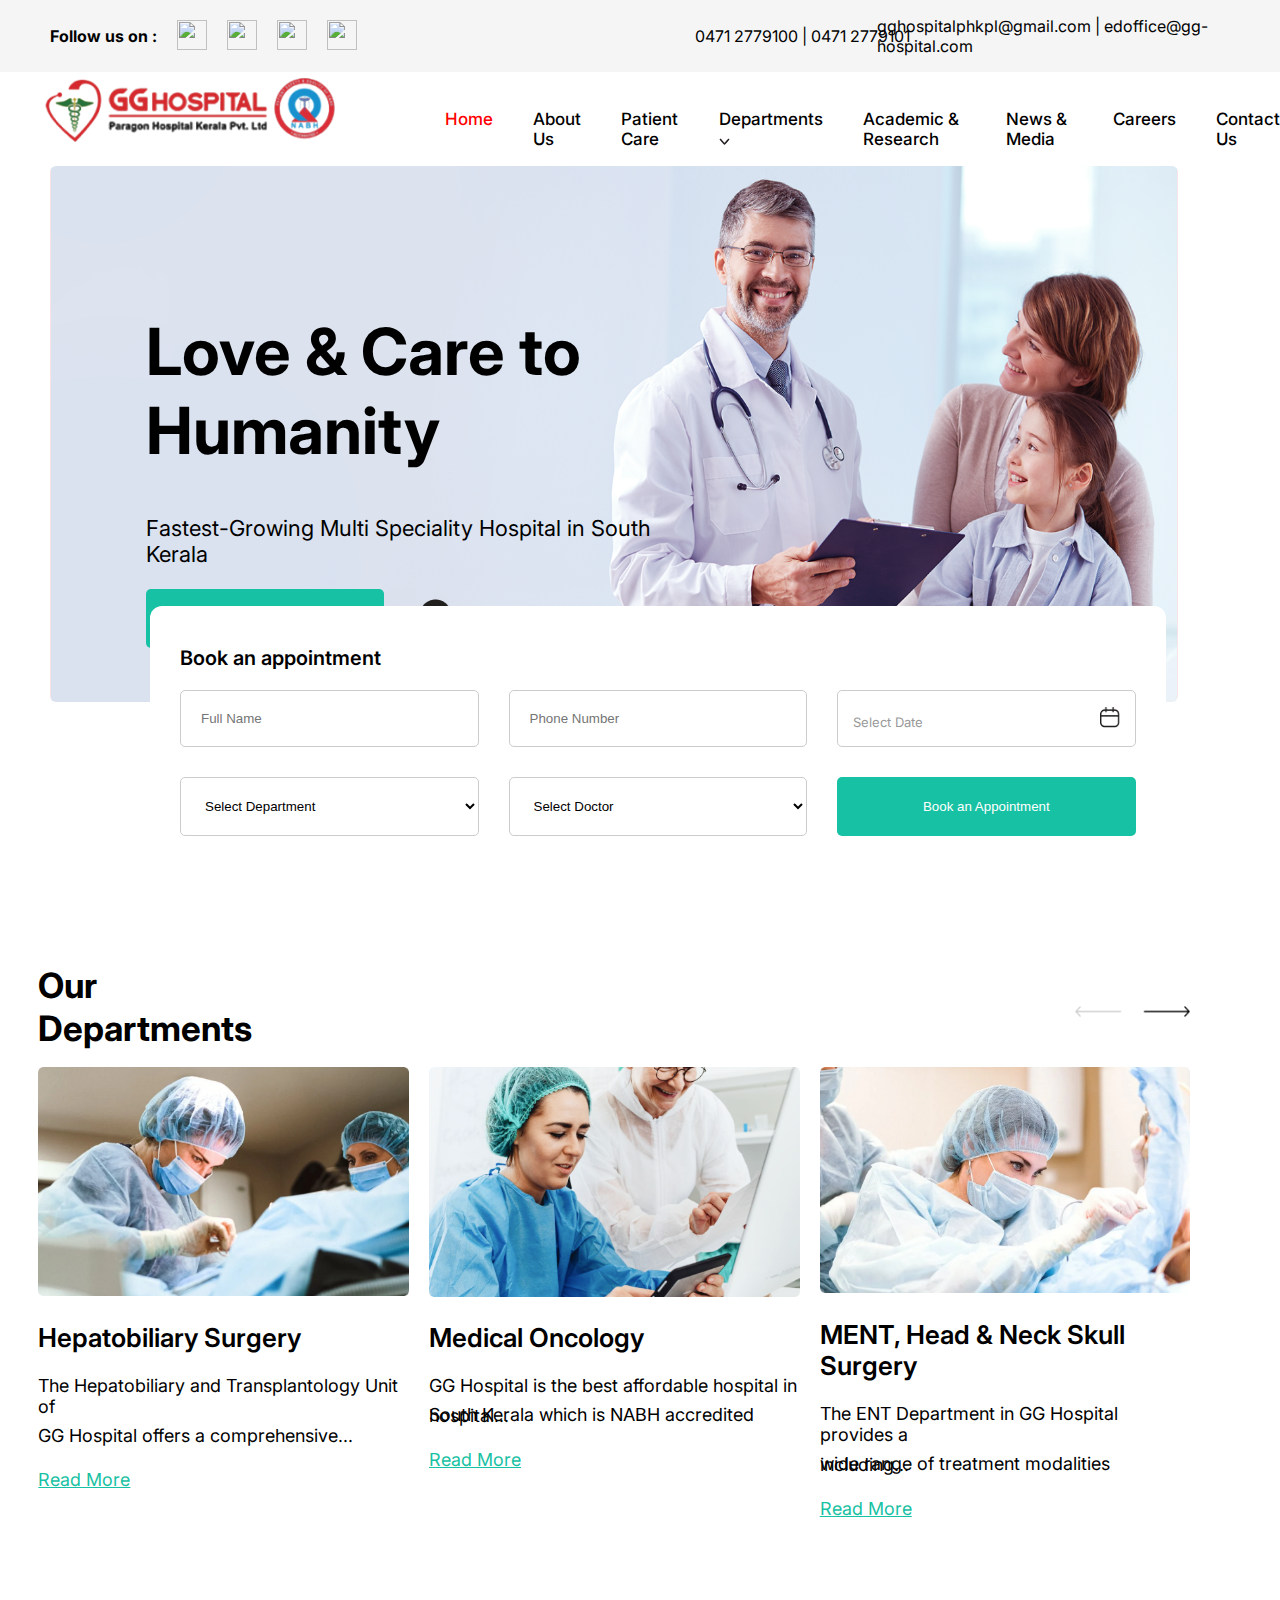
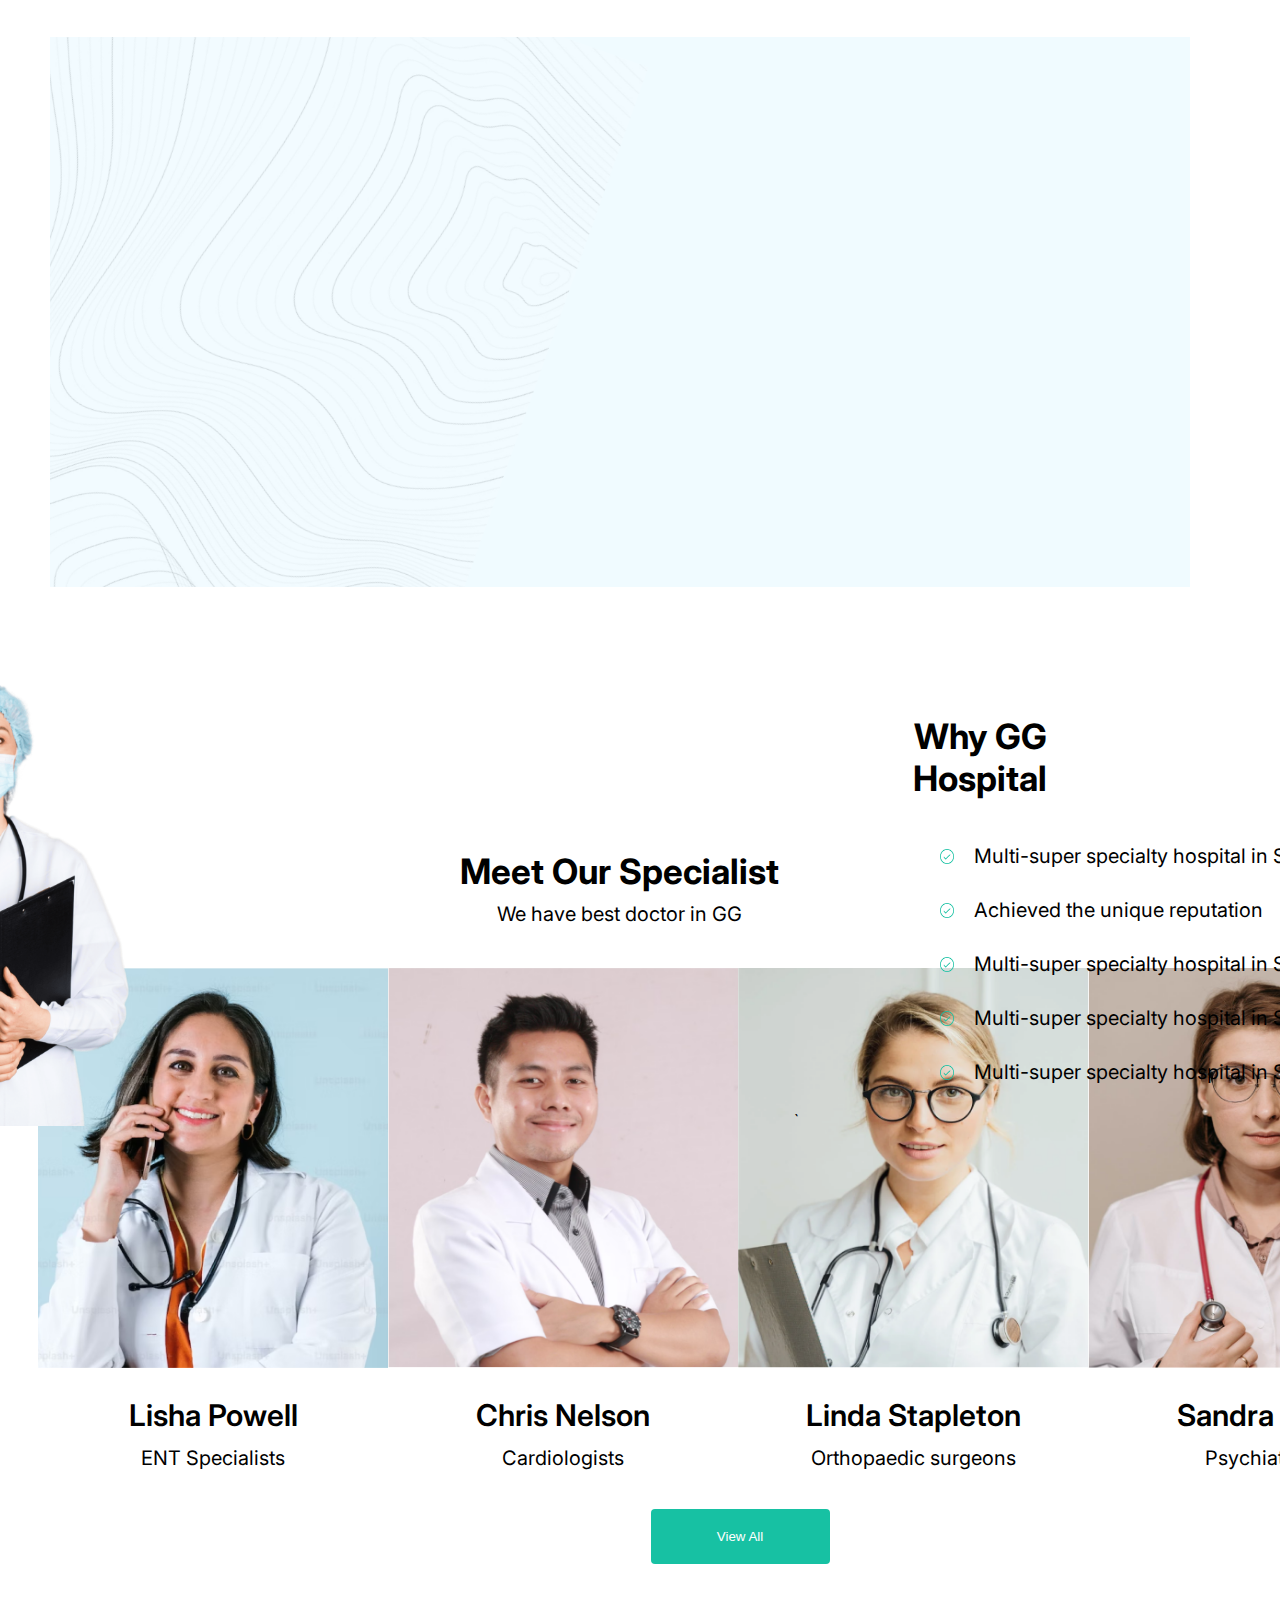
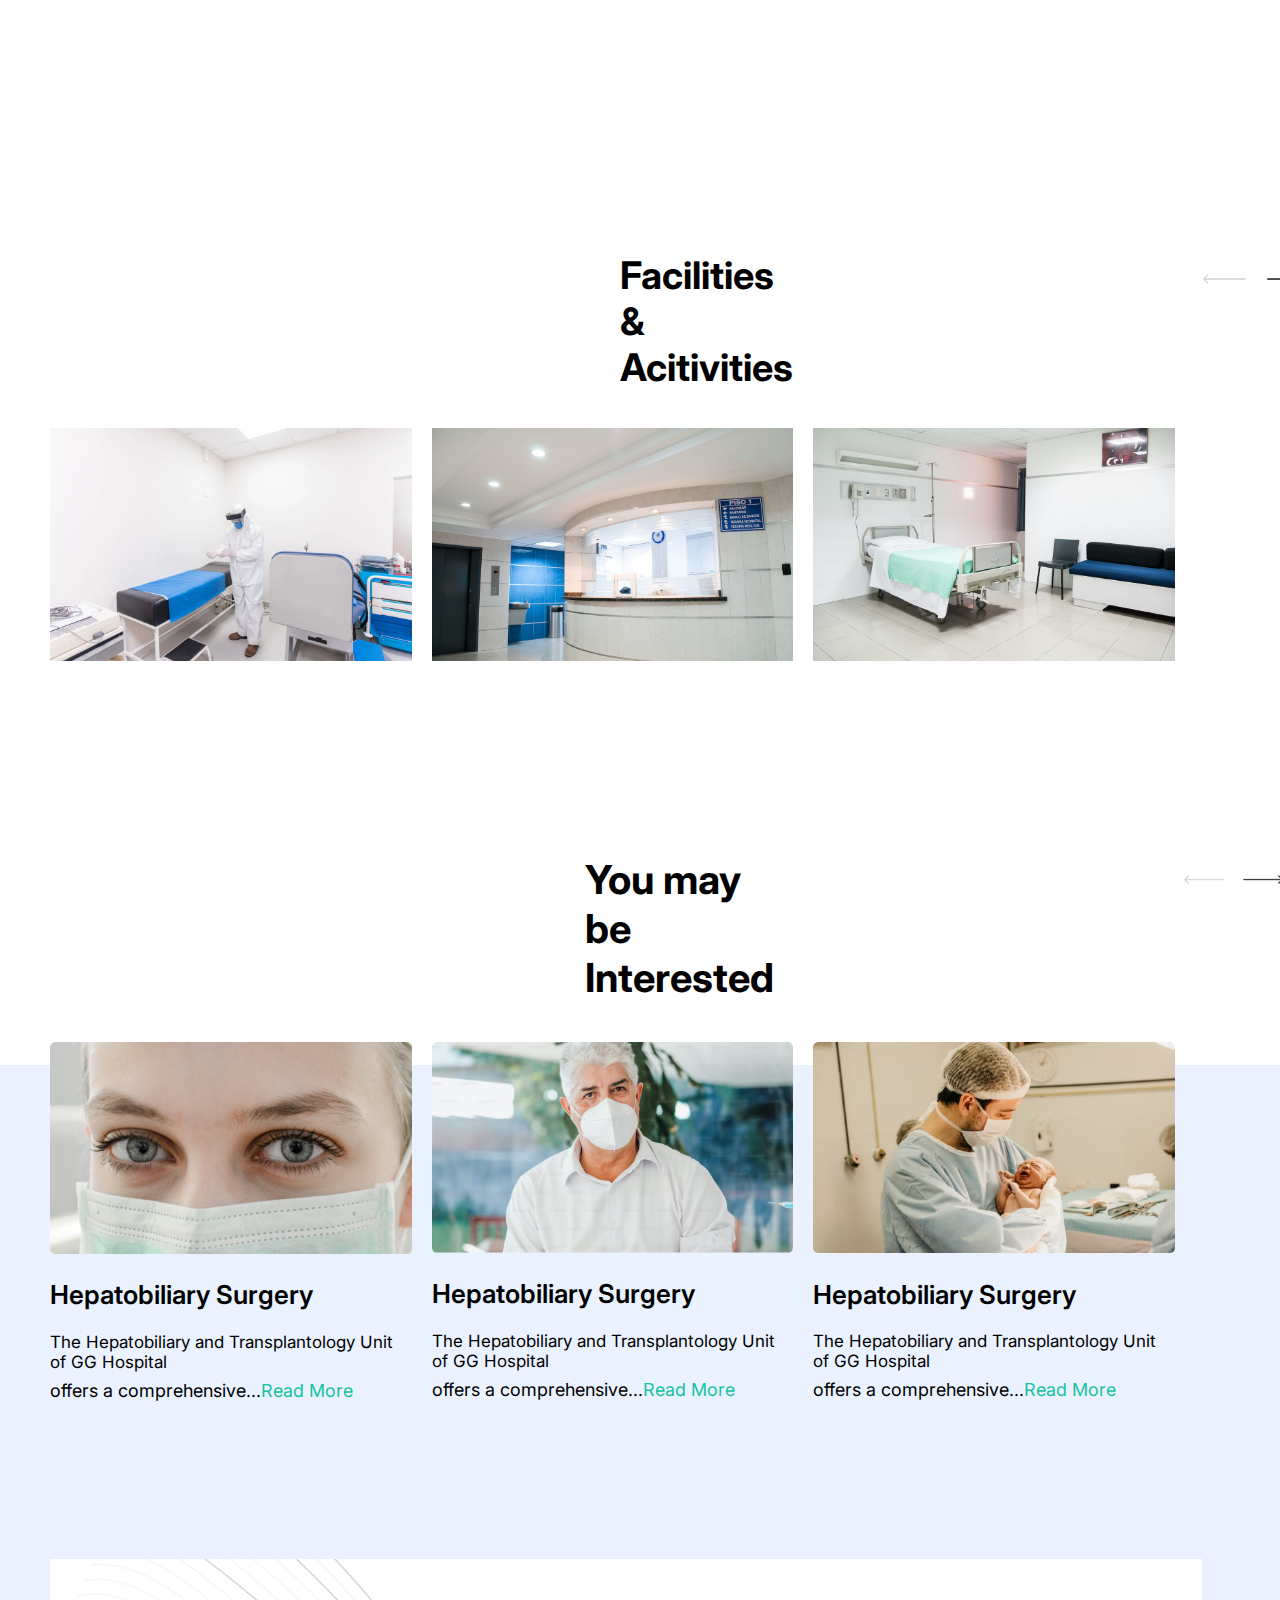
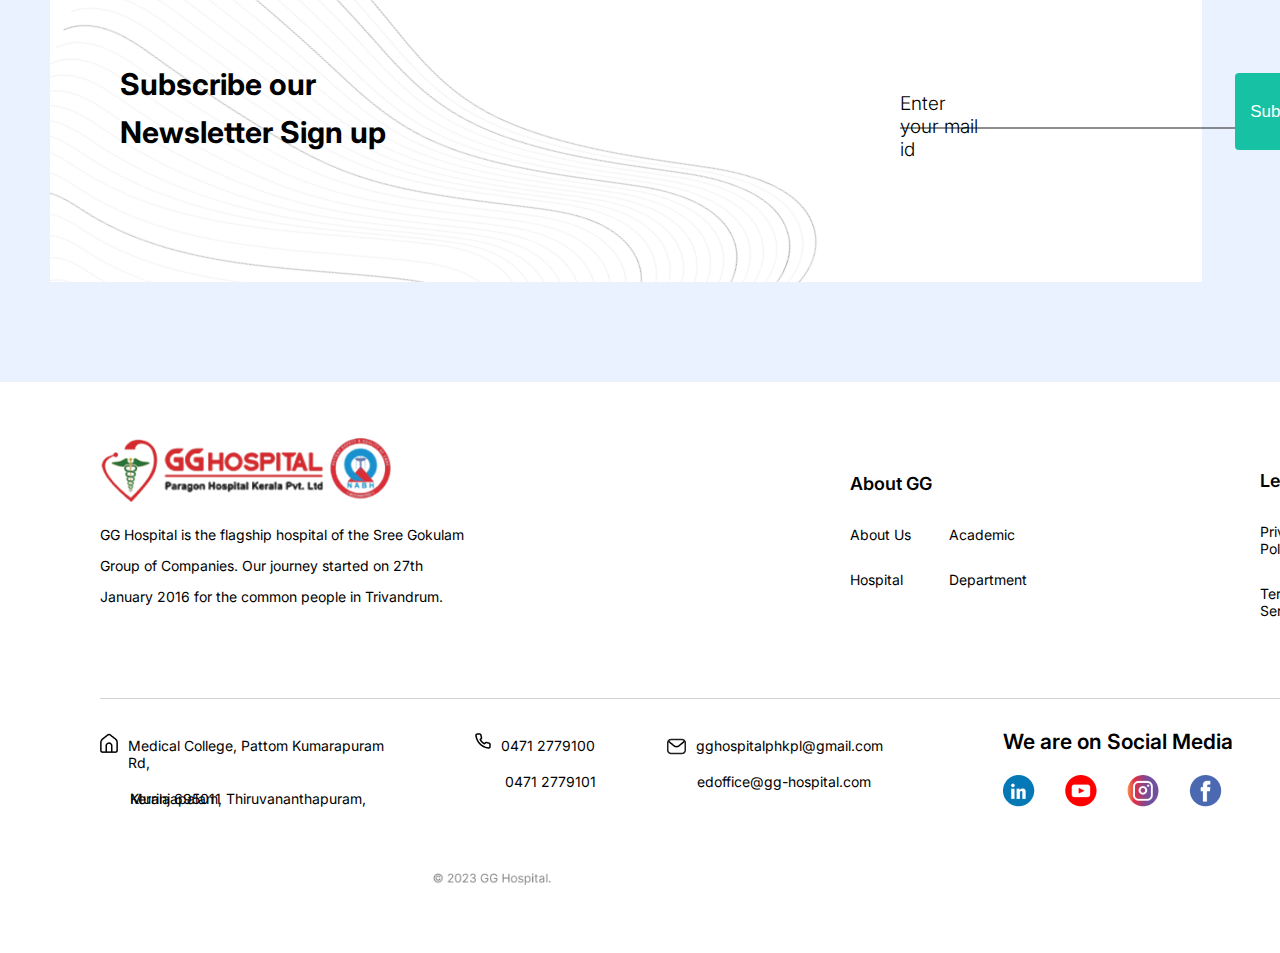
==== index.html @ 7dab5d7d "gg hospital initial commit" ====
<!DOCTYPE html>
<html lang="en">
<head>
    <meta charset="UTF-8">
    <meta name="viewport" content="width=device-width, initial-scale=1.0">
    <title>Document</title>
    <link rel="stylesheet" href="style.css">
</head>
<body>
    <section class="header">
        <!-- HEADER -->
        <div class="details">
          <div class="logo">
            <h4>Follow us on :</h4>
            <img class="img1" src="/images/image 20.png" />
            <img class="img1" src="/images/image 19.png" />
            <img class="img1" src="/images/image 191.png" />
            <img class="img1" src="/images/image 192.png" />
          </div>
          <div class="contact">
            <div class="phone">
              <img src="/images/Vector.png" alt="" />
              <p>0471 2779100 | 0471 2779101</p>
            </div>
            <div class="email">
              <img src="/images/email.png" alt="" />
              <p>gghospitalphkpl@gmail.com | edoffice@gg-hospital.com</p>
            </div>
          </div>
        </div>
        <!-- NAVIGATION BAR -->
      <div class="nav">
        <div class="gg-im">
          <img class="img2" src="/Images/gg.png" alt="gg" />
        </div>
        <div class="nav-nav">
          <p id="home">Home</p>
          <p>About Us</p>
          <p>Patient Care</p>
          <p>Departments <img src="/Images/vshape.png"></p>
          <p>Academic & Research</p>
          <p>News & Media</p>
          <p>Careers</p>
          <p>Contact Us</p>
        </div>
      </div>
      <!-- CONTENT -->
      <div class="content">
        <img id="img3" src="/Images/group86.png" alt="doctor-image" />
        <div class="content1">
          <div class="content1-1"><p>Love & Care to Humanity</p></div>
          <div class="content1-2">
            <p>Fastest-Growing Multi Speciality Hospital in South Kerala</p>
          </div>
          <div class="button">
            <div class="one">
              <button class="btn" type="button">Book an Appointment</button>
            </div>
            <div class="two">
              <img
                class="play-button"
                src="/Images/doctorplay.png" width="31px" height="31px" style="padding-top:10px"
                alt="play-button"
              />
              <p><u>Doctors Talk</u></p>
            </div>
          </div>
        </div>
      </div>
      <!-- FORM -->
      <div class="form-content">
        <p class="book">Book an appointment</p>
        <div class="container">
          <form>
            <input
              class="item"
              type="text"
              id="fullname"
              name="fullname"
              placeholder="Full Name"
              style="border: 1px solid #ccc;
               border-radius: 5px;
               "
            />
 
            <input
              class="item"
              type="tel"
              id="phonenumber"
              name="phonenumber"
              placeholder="Phone Number"
              style="border: 1px solid #ccc;
               border-radius: 5px; "
            />
            <div class="date">
              <p
                style="
                  padding-left: 15px;
                  font-size: small;
                  color: #999;
                  padding-top: 10px;
                "
              >
                Select Date
              </p>
              <img class="dateimg" src="/Images/calendar.png" alt="date" height="21.25px" width="19.62px" style="padding: 15px; padding-top: 10pxpx;" />
            </div>
 
            <select class="item" id="department" name="department"  style="border: 1px solid #ccc;  border-radius: 5px;">
              <option value="" disabled selected>Select Department</option>
              <option value="1">Department 1</option>
              <option value="2">Department 2</option>
              <option value="3">Department 3</option>
            </select>
 
            <select class="item" id="doctor" name="doctor"   style="border: 1px solid #ccc; border-radius: 5px; ">
              <option value="" disabled selected>Select Doctor</option>
              <option value="1">Doctor 1</option>
              <option value="2">Doctor 2</option>
              <option value="3">Doctor 3</option>
            </select>
 
            <button class="item" id="submit" type="submit">
              Book an Appointment
            </button>
          </form>
        </div>
      </div>
      <!-- DEPARTMENT -->
      <div class="department">
        <div class="dept-content">
          <div  >
            <p>Our</p>
            <p>Departments</p>
          </div>
          
          <img class="arrow" src="/Images/arrow.png" alt="arrow" />
        </div>
        <div class="department-image">
          <div class="dept-image">
            <img src="Images\Rectangle 10.png" alt="Image" />
            <div class="surgery-content">
              <h2 class="text1">Hepatobiliary Surgery</h2>
              <p style="font-weight: 400; font-size: 18px">
                The Hepatobiliary and Transplantology Unit of
              </p>
              <p style="font-weight: 400; font-size: 18px; line-height: 1px">
                GG Hospital offers a comprehensive...
              </p>
            </div>
            <div class="link">
              <p>Read More</p>
            </div>
          </div>
          <div class="dept-image">
            <img src="Images\Rectangle11.png" alt="Image" />
            <div class="surgery-content">
              <h2 class="text1">Medical Oncology</h2>
              <p style="font-weight: 400; font-size: 18px">
                GG Hospital is the best affordable hospital in
              </p>
              <p style="font-weight: 400; font-size: 18px; line-height: 1px">
                South Kerala which is NABH accredited hospital...
              </p>
            </div>
            <div class="link">
              <p>Read More</p>
            </div>
          </div>
          <div class="dept-image">
            <img src="Images\Rectangle12.png" alt="Image" />
            <div class="surgery-content">
              <h2 class="text1">MENT, Head & Neck Skull Surgery</h2>
              <p style="font-weight: 400; font-size: 18px">
                The ENT Department in GG Hospital provides a
              </p>
              <p style="font-weight: 400; font-size: 18px; line-height: 1px">
                wide range of treatment modalities including...
              </p>
            </div>
            <div class="link">
              <p>Read More</p>
            </div>
          </div>
        </div>
      </div>
      <!-- WHY GG -->
      <div class="why-GG">
        <img id="ybg" src="/Images/image 17.png" alt="">
        <img id="docnurse-img" src="Images\woman-doctor-wearing-lab-coat-with-stethoscope-isolated_1-transformed 1.png" alt="">
      ` <div class="gg-content">
          <p style="text-align: center; font-weight: 700; font-size: 35px; padding-right: 310px;"> Why GG Hospital</p>
          <div class="gg-content-1">
            <img src="Images\Group 120.png" alt="tick" style="width:3%; height: 3%; margin-top: 15px;">
            <p style="font-weight: 400; font-size: 20px;  margin-top: 10px;">Multi-super specialty hospital in South Kerala.</p>
          </div>
          <div class="gg-content-1">
            <img src="Images\Group 120.png" alt="tick" style="width:3%; height: 3%; margin-top: 15px;">
            <p style="font-weight: 400; font-size: 20px; margin-top: 10px;">Achieved the unique reputation</p>
          </div>
          <div class="gg-content-1">
            <img src="Images\Group 120.png" alt="tick" style="width:3%; height: 3%; margin-top: 15px;">
            <p style="font-weight: 400; font-size: 20px; margin-top: 10px;">Multi-super specialty hospital in South Kerala.</p>
          </div>
          <div class="gg-content-1">
            <img src="Images\Group 120.png" alt="tick" style="width:3%; height: 3%; margin-top: 15px;">
            <p style="font-weight: 400; font-size: 20px; margin-top: 10px;">Multi-super specialty hospital in South Kerala.</p>
          </div>
          <div class="gg-content-1">
            <img src="Images\Group 120.png" alt="tick" style="width:3%; height: 3%; margin-top: 15px;">
            <p style="font-weight: 400; font-size: 20px; margin-top: 10px;">Multi-super specialty hospital in South Kerala.</p>
          </div>
      </div>
      </div>
 
      </div>
      <!-- DOCTOR LIST -->
      <div class="doc-list">
        <div class="doctor">
          <p style="font-size: 35px; font-weight: 700;">Meet Our Specialist</p>
          <p style="font-size: 20px; font-weight: 400;">We have best doctor in GG</p>
        </div>
       
        <div class="doctor-image">
         
          <div class="doct-image">
            <img class="im-doc"src="Images\Rectangle21.png" alt="Image" />
            <div class="doc-content">
              <h2 class="text2">Lisha Powell</h2>
              <p style="line-height: 1px;text-align: center; font-size: 20px; font-weight: 400;">ENT Specialists</p>
               
            </div>
          </div>
          <div class="doct-image">
            <img class="im-doc"src="Images\Rectangle22.png" alt="Image" />
            <div class="doc-content">
              <h2 class="text2">Chris Nelson</h2>
              <p style="line-height: 1px;text-align: center; font-size: 20px; font-weight: 400;">Cardiologists</p>
               
            </div>
          </div>
          <div class="doct-image">
            <img class="im-doc" src="Images\Rectangle23.png" alt="Image" />
            <div class="doc-content">
              <h2 class="text2">Linda Stapleton</h2>
              <p style="line-height: 1px;text-align: center; font-size: 20px; font-weight: 400;">Orthopaedic surgeons</p>
               
            </div>
          </div>
          <div class="doct-image">
            <img class="im-doc"src="Images\Rectangle24.png" alt="Image" />
            <div class="doc-content">
              <h2 class="text2">Sandra John</h2>
              <p style="line-height: 1px;text-align: center; font-size: 20px; font-weight: 400;">Psychiatrists</p>
               
            </div>
          </div>
          <button style="background-color:#17C1A3;width: 179px; height: 55px;margin-top: 30px;
          margin-left: 175%; border: none; color: white; border-radius: 4px;
          ">View All</button>
         
        </div>
      </div>
      <!-- FACILITIES AND ACTIVITIES -->
      <div class="facility">
        <div class="facility-arrow">
          <p class="fac-content">Facilities & Acitivities</p>
           <img class="arrow" src="/Images/arrow.png" alt="arrow" />
        </div>
 
        <div class="facility-image">
          <div class="fact-image">
            <img src="Images\fact1.png" alt="Image" />
          </div>
          <div class="fact-image">
            <img src="Images\fact2.png" alt="Image" />
          </div>
          <div class="fact-image">
            <img src="Images\fact3.png" alt="Image" />
          </div>
        </div>
      </div>
       <!-- INTEREST -->
      <div class="bluebg">
        <div class="interest">
          <div class="interest-arrow">
            <p class="int-content">You may be Interested</p>
             <img class="arrow" src="/Images/arrow.png" alt="arrow" />
          </div>
   
          <div class="interest-image">
            <div class="int-image">
              <img src="Images\in2.png" alt="Image" />
              <div class="surgery-content">
                <h2 class="text1">Hepatobiliary Surgery</h2>
                <p style="font-weight: 400; font-size: 17px">
                  The Hepatobiliary and Transplantology Unit of  GG Hospital
                </p>
                <p style="font-weight: 400; font-size: 18px; line-height: 1px">
                  offers a comprehensive...<span style="color: #17c1a3;">Read More</span>
                </p>
              </div>
             
            </div>
            <div class="int-image">
              <img src="Images\in1.png" alt="Image" />
              <div class="surgery-content">
                <h2 class="text1">Hepatobiliary Surgery</h2>
                <p style="font-weight: 400; font-size: 17px">
                  The Hepatobiliary and Transplantology Unit of GG Hospital
                </p>
                <p style="font-weight: 400; font-size: 18px; line-height: 1px">
                   offers a comprehensive...<span style="color: #17c1a3;">Read More</span>
                </p>
              </div>
             
            </div>
            <div class="int-image">
              <img src="Images\in3.png" alt="Image" />
              <div class="surgery-content">
                <h2 class="text1">Hepatobiliary Surgery</h2>
                <p style="font-weight: 400; font-size: 17px">
                  The Hepatobiliary and Transplantology Unit of GG Hospital
                </p>
                <p style="font-weight: 400; font-size: 18px; line-height: 1px">
                  offers a comprehensive...<span style="color: #17c1a3;">Read More</span>
                </p>
              </div>
             
            </div>
          </div>
        </div>
           <!-- SUBSCRIBE -->
 
       <div class="subscribe">
        <img src="Images\bgline.png">
        <p style="font-weight: 700; font-size: 30px; padding-left: 70px; position: relative; bottom: 250px;">Subscribe our</p>
        <p style="font-weight: 700; font-size: 30px; line-height: 1px;padding-left: 70px;position: relative;bottom:250px">Newsletter Sign up</p>
        <div class="mailid">
          <img src="/Images/mailline.png" alt="line" style="position: relative; bottom: 300px;left: 850px;">
          <div class="mail-content">
            <p style="font-weight: 300;font-size: 19px; ">Enter your mail id</p>
            <button class="sub-but">Subscribe</button>
          </div>
      </div>
      </div>
      </div>
   
      <!-- FOOTER -->
       <div class="footer">
        <div class="footer-gg">
          <img src="Images\gg.png" alt="gg logo">
          <p style="font-weight: 400; font-size: 14px;">GG Hospital is the flagship hospital of the Sree Gokulam</p>
          <p style="font-weight: 400; font-size: 14px;">Group of Companies. Our journey started on 27th</p>
          <p style="font-weight: 400; font-size: 14px;">January 2016 for the common people in Trivandrum.</p>
        </div>
        <div class="about-gg">
          <p style="font-weight: 600; font-size: 18px;">About GG</p>
          <div class="gg-one">
            <p style="font-weight: 400; font-size: 14px;">About Us</p>
            <p style="font-weight: 400; font-size: 14px; padding-right: 12px;">Academic</p>
          </div>
          <div class="gg-two">
            <p style="font-weight: 400; font-size: 14px;">Hospital</p>
            <p style="font-weight: 400; font-size: 14px;">Department</p>
          </div>
        </div>
        <div class="legal">
          <p style="font-weight: 600; font-size: 18px;">Legal</p>
          <div class="gg-one">
            <p style="font-weight: 400; font-size: 14px;">Privacy Policy</p>
            <p style="font-weight: 400; font-size: 14px; padding-left: 20px;">Documentation</p>
          </div>
          <div class="gg-two">
            <p style="font-weight: 400; font-size: 14px;">Terms of Service</p>
            <p style="font-weight: 400; font-size: 14px;padding-right:40px;">Site Map</p>
          </div>
        </div>
 
         <img src="Images\footerline.png" alt="footer-line" style="position: relative; bottom: 250px;">
       
       
     
         <div class="footer-details">
        <div class="footer-addr">
          <div class="icon-detail">
          <img src="/Images/home.png" alt="home" style="height: 4%; padding-top: 10px;">
          <p style="font-weight: 400; font-size: 14px;">Medical College, Pattom Kumarapuram Rd, </p>
          </div>
        <p style="font-weight: 400; font-size: 14px; padding-left: 30px;line-height:0px;">Murinjapalam, Thiruvananthapuram, Kerala 695011</p>
 
        </div>
        <div class="footer-cont">
          <div class="icon-detail">
          <img src="/Images/phone.png" alt="home" style="height: 4%; padding-top: 10px;">
          <p style="font-weight: 400; font-size: 14px;">0471 2779100</p>
          </div>
        <p style="font-weight: 400; font-size: 14px; padding-left: 30px;line-height:0px;">0471 2779101</p>
 
        </div>
        <div class="footer-email">
          <div class="icon-detail">
          <img src="/Images/email.png" alt="home" style="height: 4%; padding-top: 9px;padding-top: 15px;">
          <p style="font-weight: 400; font-size: 14px; ">gghospitalphkpl@gmail.com</p>
          </div>
        <p style="font-weight: 400; font-size: 14px; padding-left: 30px;line-height:0px;">edoffice@gg-hospital.com </p>
 
        </div>
        <div class="social-media">
          <p style="font-weight: 600; font-size: 21px; ">We are on Social Media</p>
          <div class="social-icon">
            <img src="Images\linkedln.png" alt="linkedln">
            <img src="Images\youtube.png" alt="linkedln">
            <img src="Images\insta.png" alt="linkedln">
            <img src="Images\facebook.png" alt="linkedln">
          </div>
        </div>
        <img src="Images\endfooter.png" alt="end" width="10%"
        height="10%" style="position: relative; top: 150px; right: 700px;">
      </div>
     
    </div>
---- style.css ----
@import url("https://fonts.googleapis.com/css2?family=Inter:wght@100..900&display=swap");

body {
  font-family: inter;
  margin: 0;
  padding: 0;
  width: 100%;
}

.details {
  padding-left: 50px;
  display: flex;
  align-items: center;
  background-color: #f5f5f5;
}

.logo {
  display: flex;
  gap: 20px;
  width: 50%;
}
.img1 {
  width: 30px;
  height: 30px;
  margin-top: 15px;
}
.phone {
  gap: 5px;
  display: flex;
  align-items: center;
  width: 70%;
  margin-left: 190px;
  padding-left: 40px;
  margin-right: -10%;
}
.email {
  gap: 10px;
  display: flex;
  width: 100%;
  align-items: center;
  margin-left: -40px;
}
.contact {
  display: flex;
  gap: 10px;

  width: 100%;
}
.img2 {
  width: 293px;
  height: 76px;
  padding-left: 15%;
}
.nav {
  display: flex;
  width: 100%;
  gap: 50px;
}
#home {
  color: red;
}
.nav-nav {
  display: flex;
  padding-left: 8%;
  gap: 40px;
  justify-content: center;
  padding-top: 20px;
  font-weight: 500;
  font-size: 17px;
}
.content {
  margin-left: 50px;
  margin-right: 30px;
  position: relative;
}
#img3 {
  width: 94%;
  height: 100%;
  border-radius: 6px;
}
.content1 {
  width: 520px;
  height: 400px;
  position: absolute;
  top: 15%;
  left: 8%;
}
.content1-1 {
  font-size: 65px;
  font-weight: 700;
}
.content1-2 {
  margin-top: -20px;
  font-weight: 400;
  font-size: 22px;
}
.button {
  display: flex;
  flex-direction: row;
}
.btn {
  background-color: #17c1a3;
  width: 238px;
  height: 59px;
  text-align: center;
  font-size: 18px;
  font-weight: 500;
  color: white;
  border: none;
  border-radius: 5px;
}
.two {
  display: flex;
  flex-direction: row;

  width: 100%;
  margin-left: 5%;
  padding-left: 10px;
  gap: 15px;
  font-weight: 400;
  font-size: 18px;
}
/* overall form background */
.form-content {
  position: relative;
  top: -100px;
  width: 77%;
  left: 150px;
  height: 280px;
  padding-left: 30px;
  border-radius: 12px;
  background-color: #ffffff;
  padding-top: 20px;
}
.book {
  font-size: 20px;
  font-weight: 600;
}
/* form tag */
form {
  display: grid;
  grid-template-columns: repeat(3, 1fr); 
  row-gap: 30px;
  column-gap: 30px;
  grid-template-rows: repeat(2, auto);
  padding-right: 30px;
}
.item {
  background-color: white;
  padding: 20px;
}
.date {
  display: flex;
  justify-content: space-between;
  border: 1px solid #ccc;
  border-radius: 5px;
}
#submit {
  background-color: #17c1a3;
  color: white;
  border: none;
  border-radius: 5px;
}
.dept-content {
  font-size: 35px;
  font-weight: 700;
  line-height: 8px;
  display: flex;
  flex-direction: row;
  justify-content: space-between;
}

.text1 {
  font-weight: 600;
  font-size: 26px;
}

.link {
  margin-top: 20px;
  font-weight: 400;
  font-size: 18px;
  margin-top: 9%;
  margin-bottom: 5%;
  color: #17c1a3;
  text-decoration: underline;
}
.department {
  margin-left: 3%;
  margin-right: 7%;
  margin-top: -60px;
}
.dept-content{
  display: flex;
}

.department-image {
  display: grid;
  grid-template-columns: repeat(3, 1fr);
  gap: 20px;
}

.dept-image {
  position: relative;
}

.dept-image img {
  width: 100%;
  height: auto;
  object-fit: cover;
}

.doc-list {
  margin-top: 280px;
  margin-left: 38px;
  margin-right: 80px;
}
.doctor {
  text-align: center;
  line-height: 8px;
}
.doctor-image {
  display: grid;
  grid-template-columns: 1fr 1fr 1fr 1fr;
  margin-top: 50px;
}

.text2 {
  font-weight: 600;
  font-size: 30px;
  text-align: center;
}
.doct-image {
  max-width: 600px;
  margin: 0 auto;
}

.doc-content {
  margin-top: 20px;
}
.im-doc {
  width: 350px;
  height: 400px;
  gap: 10px;
}

.why-GG {
  position: relative;
  height: 550px;
  margin-right: 90px;
  margin-left: 50px;
  margin-top: 100px;
  background-color: #f0fbff;
}

#ybg {
  height: 550px;
  position: relative;
}

#docnurse-img {
  width: 740px;
  height: 535px;
  position: relative;
  right: 600px;
}
.gg-content {
  position: relative;
  width: 50%;
  height: 75%;
  bottom: 450px;
  left: 800px;
}
.gg-content-1 {
  display: flex;
  gap: 20px;
  padding-left: 90px;
}
.facility {
  margin-top: 250px;
  margin-right: 105px;
  margin-left: 50px;
}

.fac-content {
  font-weight: 700;
  font-size: 38px;
  padding-left: 510px; 
  width: 30%;

}
.facility-arrow {
  display: flex;
  justify-content: space-between;
  padding-left: 60px;
}

.arrow {
  width: 10%;
  height: 10%;
  margin-top: 60px;
  padding-left: 410px;
}
.facility-image {
  display: grid;
  grid-template-columns: repeat(3, 1fr);
  gap: 20px;
}

.fact-image {
  position: relative;
}

.fact-image img {
  width: 100%;
  height: auto;
  object-fit: cover;
}
.interest-arrow {
  display: flex;
  justify-content: space-between;
  padding-left: 135px;
}
.interest {
  position: relative;
  margin-right: 105px;
  margin-left: 50px;
  margin-top: 200px;
  bottom: 250px;
}

.int-content {
  font-weight: 700;
  font-size: 40px;
   padding-left: 400px; 
}
.content-arrow {
  display: flex;
}

.interest-image {
  display: grid;
  grid-template-columns: repeat(3, 1fr);
  gap: 20px;
}

.int-image {
  position: relative;
}

.int-image img {
  width: 100%;
  height: auto;
  object-fit: cover;
}
.bluebg {
  background-color: #eaf2ff;
  position: relative;
  margin-top: 400px;
}
.subscribe {
  background-color: white;
  position: relative;
  bottom: 100px;
  width: 90%;
  margin-left: 50px;
  height: 323px;
}
.mail-content {
  display: flex;
  position: relative;
  gap: 250px;
  padding-left: 850px;
  width: 40%;
  bottom: 360px;
}
.sub-but {
  background-color: #17c1a3;
  border-radius: 5px;
  width: 25%;
  border: none;
  color: white;
  border-radius: 4px;
  font-weight: 500;
  font-size: 17px;
  margin-bottom: 30px;
  margin-right: 20px; 
  padding: 15px;
}
.footer {
  padding-left: 100px;
  padding-top: 50px;
}
.about-gg {
  width: 15%;
  position: relative;
  bottom: 150px;
  left: 750px;
}
.gg-one,
.gg-two {
  display: flex;
  justify-content: space-between;
}

.legal {
  width: 17%;
  position: relative;
  bottom: 300px;
  left: 1160px;
}
.footer-details {
  display: flex;
  margin-top: -230px;
}

.footer-addr {
  width: 25%;
}
.icon-detail {
  display: flex;
  gap: 10px;
  
}
.footer-cont {
  width: 15%;
  padding-left: 80px;
}
.footer-email {
  width: 20%;
  padding-left: 15px;
}
.social-media {
  position: relative;
  left: 100px;
  bottom: 15px;
}
.social-icon {
  display: flex;
  gap: 30px;
}
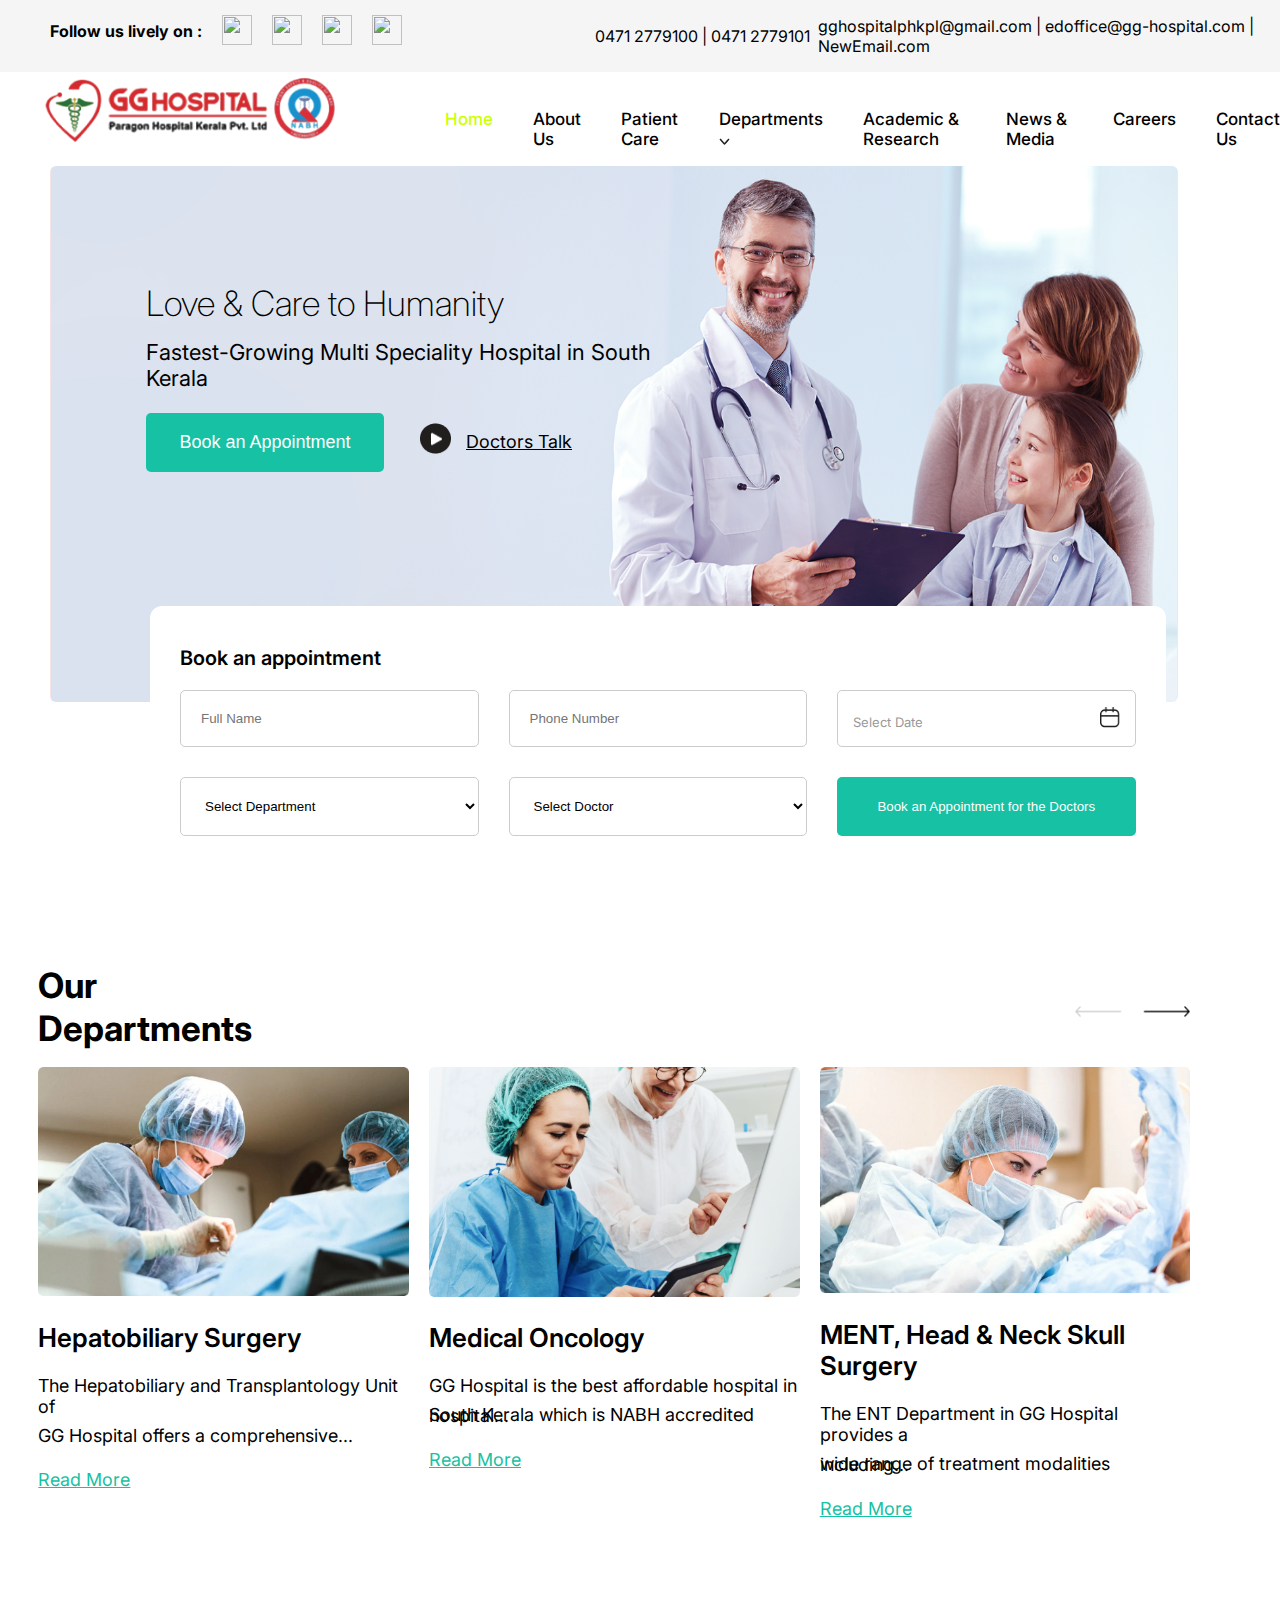
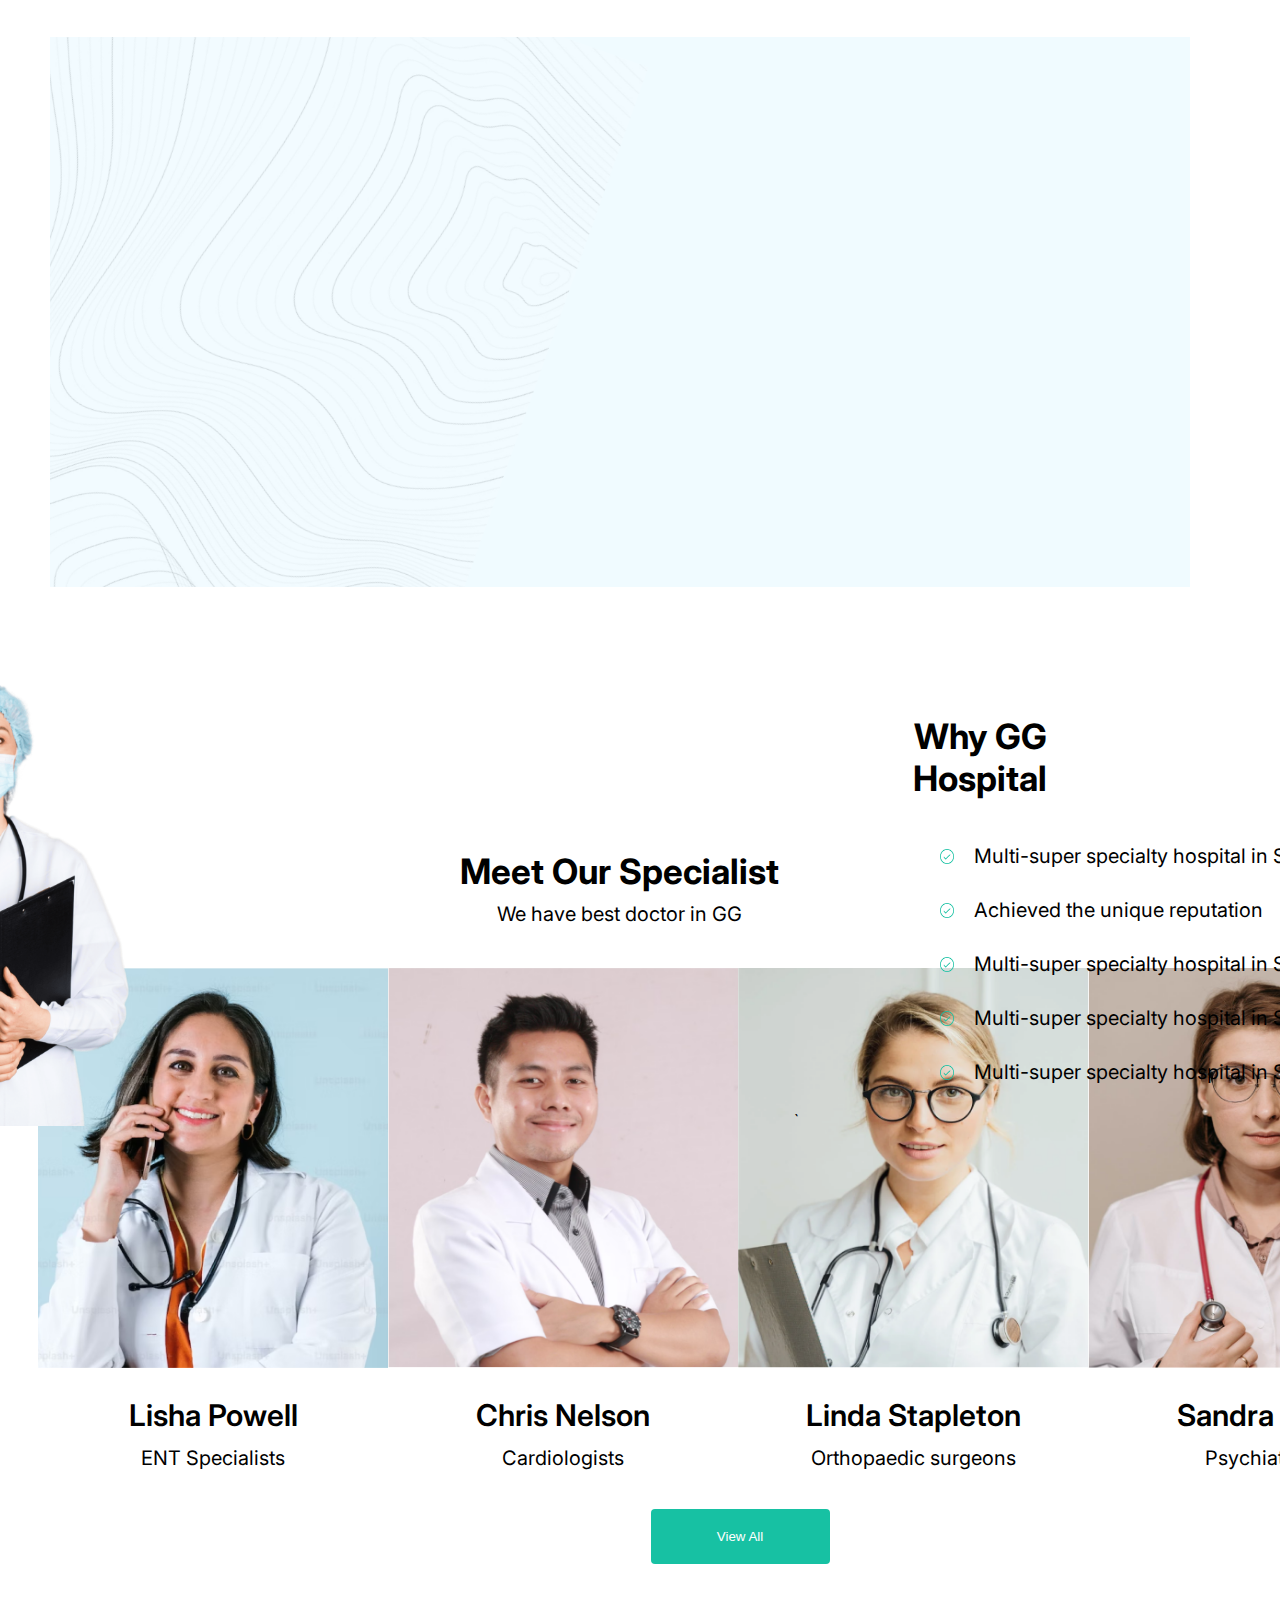
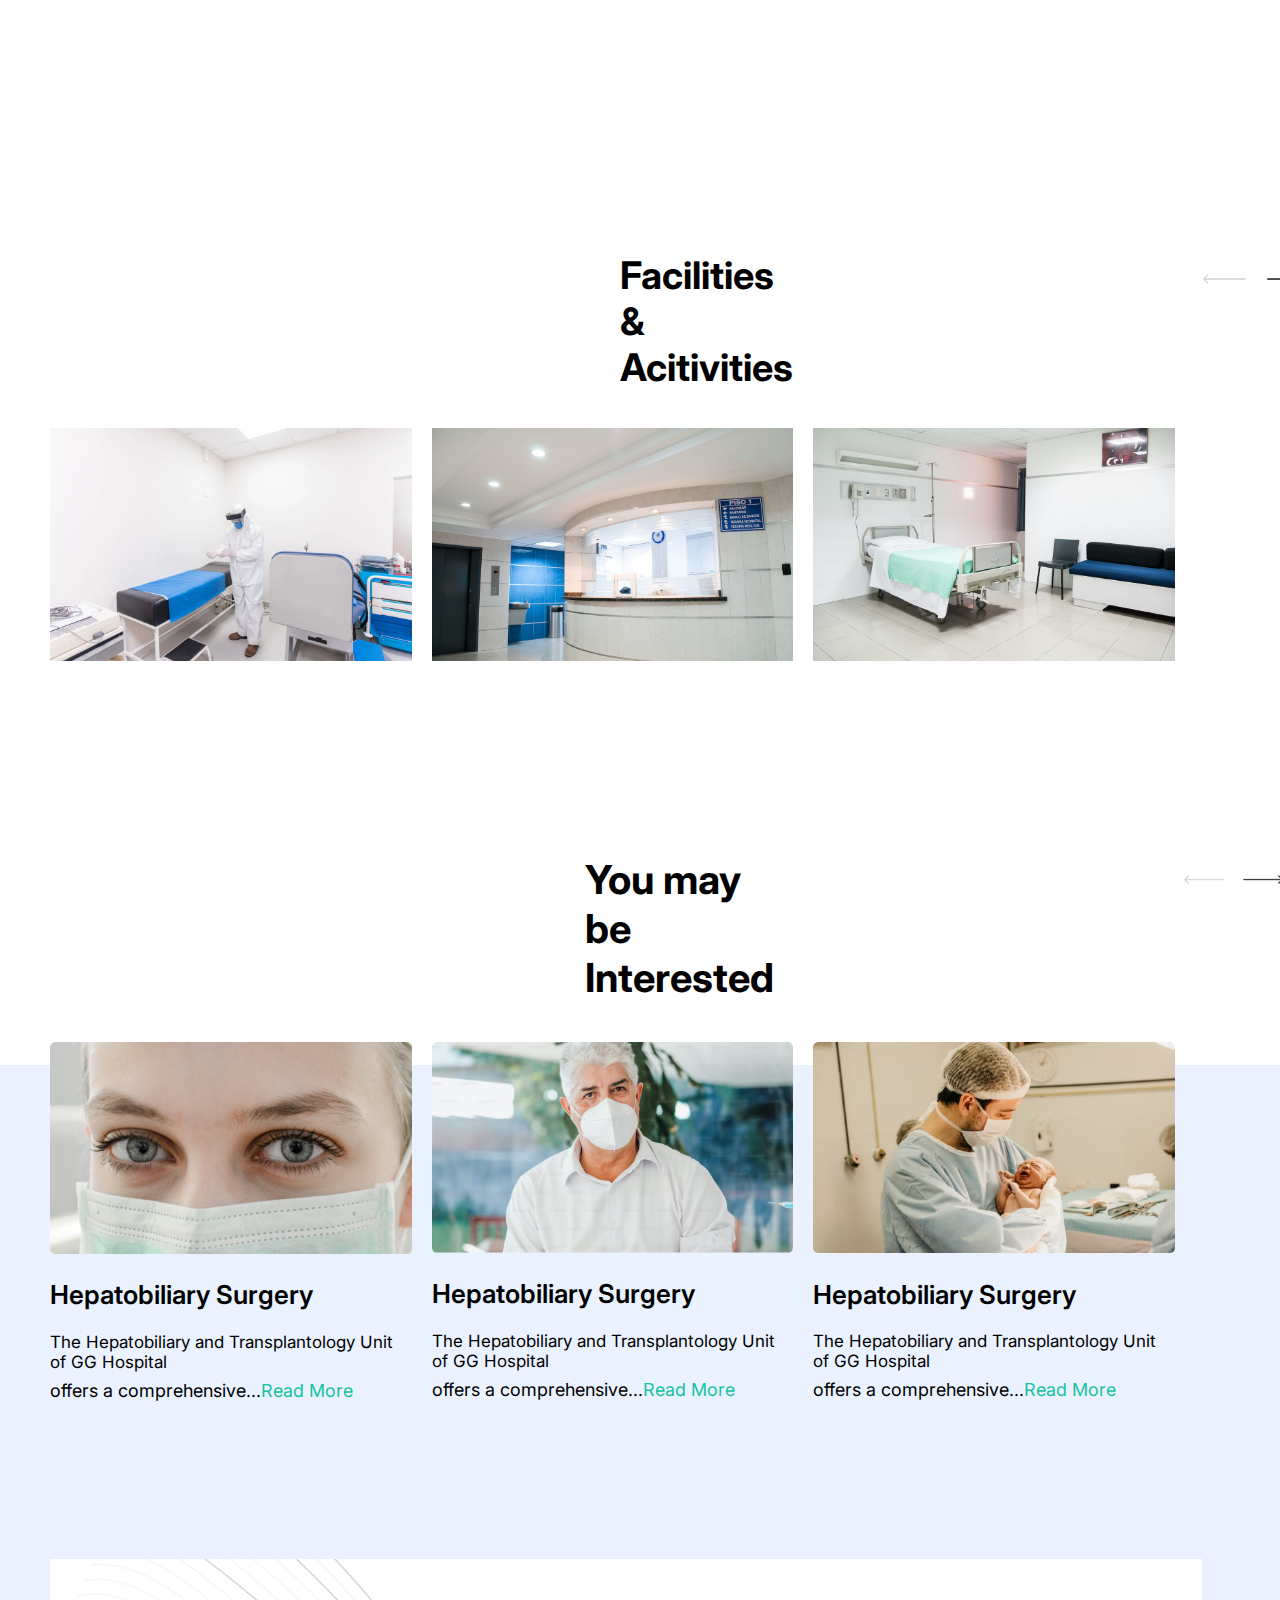
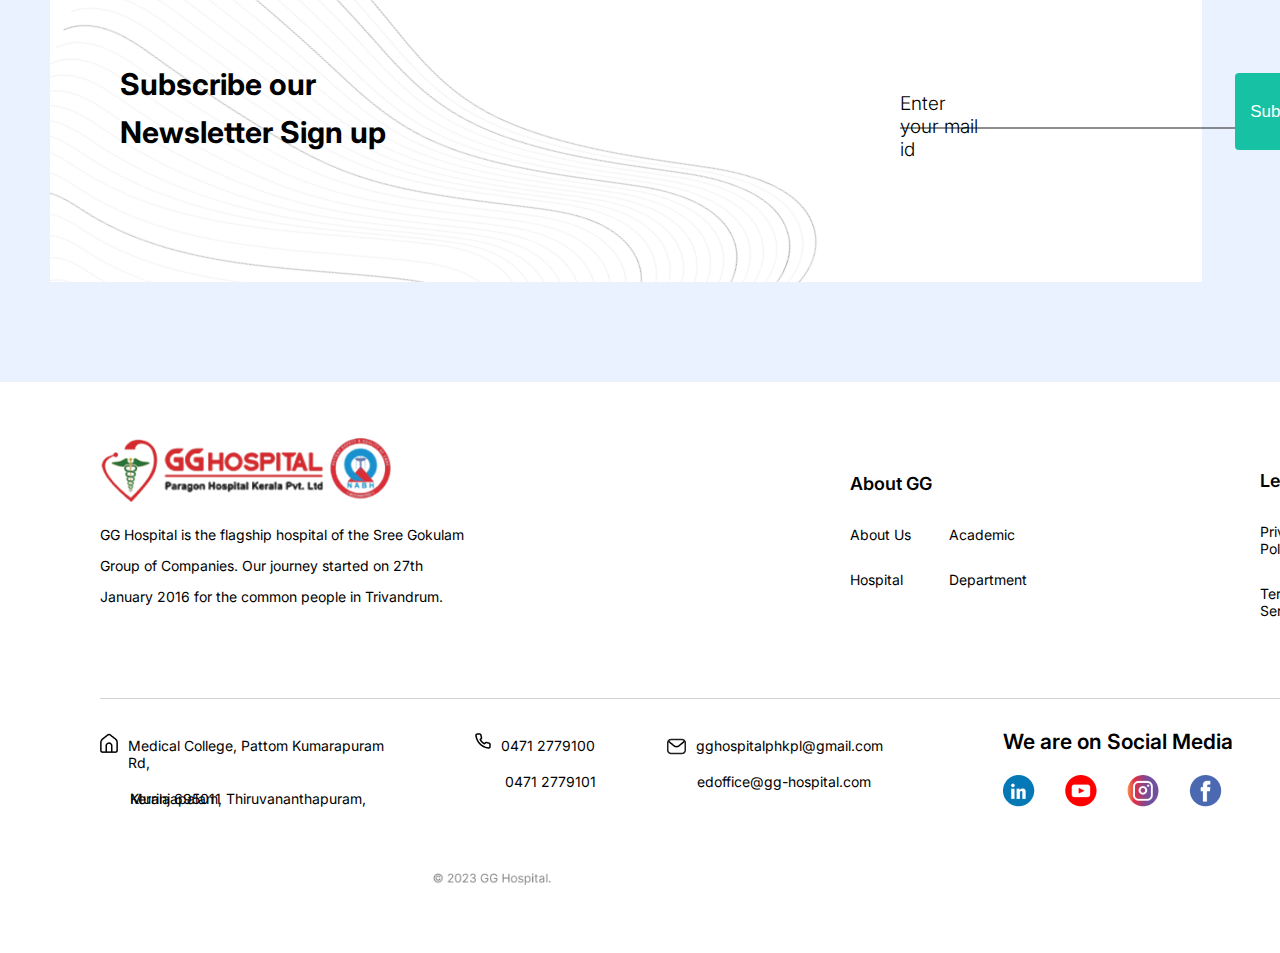
==== commit 7e0fb429: "feat:dashboard" ====
--- a/index.html
+++ b/index.html
@@ -11,7 +11,7 @@
         <!-- HEADER -->
         <div class="details">
           <div class="logo">
-            <h4>Follow us on :</h4>
+            <h4>Follow us lively on :</h4>
             <img class="img1" src="/images/image 20.png" />
             <img class="img1" src="/images/image 19.png" />
             <img class="img1" src="/images/image 191.png" />
@@ -24,7 +24,7 @@
             </div>
             <div class="email">
               <img src="/images/email.png" alt="" />
-              <p>gghospitalphkpl@gmail.com | edoffice@gg-hospital.com</p>
+              <p>gghospitalphkpl@gmail.com | edoffice@gg-hospital.com | NewEmail.com</p>
             </div>
           </div>
         </div>
@@ -108,20 +108,20 @@
  
             <select class="item" id="department" name="department"  style="border: 1px solid #ccc;  border-radius: 5px;">
               <option value="" disabled selected>Select Department</option>
-              <option value="1">Department 1</option>
-              <option value="2">Department 2</option>
-              <option value="3">Department 3</option>
+              <option value="1">Department_1</option>
+              <option value="2">Department_2</option>
+              <option value="3">Department_3</option>
             </select>
  
             <select class="item" id="doctor" name="doctor"   style="border: 1px solid #ccc; border-radius: 5px; ">
               <option value="" disabled selected>Select Doctor</option>
-              <option value="1">Doctor 1</option>
-              <option value="2">Doctor 2</option>
-              <option value="3">Doctor 3</option>
+              <option value="1">Doctor-1</option>
+              <option value="2">Doctor-2</option>
+              <option value="3">Doctor-3</option>
             </select>
  
             <button class="item" id="submit" type="submit">
-              Book an Appointment
+              Book an Appointment for the Doctors
             </button>
           </form>
         </div>
--- a/style.css
+++ b/style.css
@@ -10,7 +10,7 @@
 .details {
   padding-left: 50px;
   display: flex;
-  align-items: center;
+  align-items: left;
   background-color: #f5f5f5;
 }
 
@@ -29,8 +29,8 @@
   display: flex;
   align-items: center;
   width: 70%;
-  margin-left: 190px;
-  padding-left: 40px;
+  margin-left: 110px;
+  padding-left: 20px;
   margin-right: -10%;
 }
 .email {
@@ -57,7 +57,7 @@
   gap: 50px;
 }
 #home {
-  color: red;
+  color: rgb(205, 255, 3);
 }
 .nav-nav {
   display: flex;
@@ -86,8 +86,8 @@
   left: 8%;
 }
 .content1-1 {
-  font-size: 65px;
-  font-weight: 700;
+  font-size: 35px;
+  font-weight: 200;
 }
 .content1-2 {
   margin-top: -20px;
